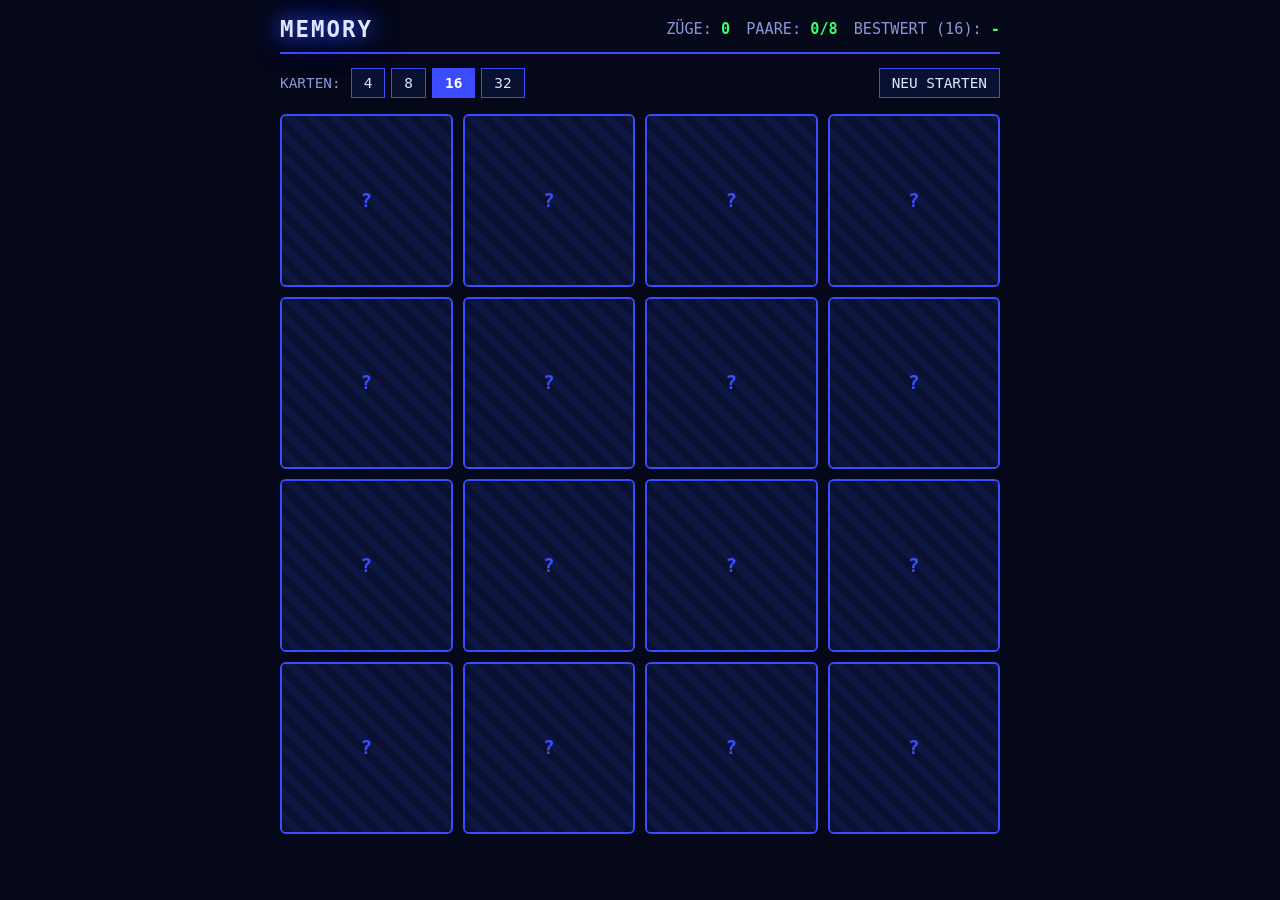
==== games/memory/index.html @ 19e1271a "Add initial memory game HTML structure" ====
<!DOCTYPE html>
<html lang="de">
<head>
  <meta charset="UTF-8">
  <meta name="viewport" content="width=device-width, initial-scale=1.0">
  <title>MEMORY</title>
  <link rel="stylesheet" href="../../shared/style.css">
  <script src="../../shared/core.js"></script>
  <style>
    :root {
      --bg: #050818;
      --lane: #0a1030;
      --edge: #3b4cff;
      --grid: #cfd8ff;
      --led: #3dff6a;
      --ledoff: #12331c;
      --red: #ff2a2a;
      --txt: #dfe6ff;
      --mut: #8a97d6;
    }

    * {
      box-sizing: border-box;
      user-select: none;
    }

    body {
      margin: 0;
      background: var(--bg);
      color: var(--txt);
      font-family: monospace, sans-serif;
      display: flex;
      flex-direction: column;
      align-items: center;
      min-height: 100vh;
      padding: 16px;
    }

    header {
      width: 100%;
      max-width: 720px;
      display: flex;
      justify-content: space-between;
      align-items: center;
      border-bottom: 2px solid var(--edge);
      padding-bottom: 10px;
      margin-bottom: 14px;
      gap: 10px;
      flex-wrap: wrap;
    }

    h1 {
      margin: 0;
      font-size: 1.4rem;
      letter-spacing: 2px;
      color: var(--txt);
    }

    .stats {
      display: flex;
      gap: 16px;
      font-size: 0.95rem;
      color: var(--mut);
    }

    .stats span strong {
      color: var(--led);
    }

    .controls {
      width: 100%;
      max-width: 720px;
      display: flex;
      justify-content: space-between;
      align-items: center;
      margin-bottom: 16px;
      gap: 8px;
      flex-wrap: wrap;
    }

    .size-selector {
      display: flex;
      gap: 6px;
      align-items: center;
    }

    .size-selector span {
      color: var(--mut);
      font-size: 0.9rem;
      margin-right: 4px;
    }

    button {
      background: var(--lane);
      color: var(--txt);
      border: 1px solid var(--edge);
      padding: 6px 12px;
      font-family: inherit;
      font-size: 0.9rem;
      cursor: pointer;
      transition: background 0.15s, border-color 0.15s;
    }

    button:hover {
      background: #131d52;
    }

    button.active {
      background: var(--edge);
      color: #fff;
      font-weight: bold;
    }

    #board {
      width: 100%;
      max-width: 720px;
      display: grid;
      gap: 10px;
    }

    .card {
      aspect-ratio: 1 / 1;
      background: var(--lane);
      border: 2px solid var(--edge);
      border-radius: 6px;
      display: flex;
      align-items: center;
      justify-content: center;
      cursor: pointer;
      font-size: clamp(1.2rem, 3vw, 2rem);
      font-weight: bold;
      color: var(--txt);
      position: relative;
      overflow: hidden;
      transition: transform 0.15s, border-color 0.2s, background 0.2s;
    }

    .card:hover:not(.flipped):not(.matched) {
      border-color: var(--grid);
      transform: translateY(-2px);
    }

    .card .back {
      width: 100%;
      height: 100%;
      display: flex;
      align-items: center;
      justify-content: center;
      background: repeating-linear-gradient(
        45deg,
        var(--lane),
        var(--lane) 8px,
        #0e1742 8px,
        #0e1742 16px
      );
      color: var(--edge);
      font-size: 1.2rem;
    }

    .card .front {
      display: none;
      width: 100%;
      height: 100%;
      align-items: center;
      justify-content: center;
      padding: 6px;
      background: #0f1847;
    }

    .card .front img {
      width: 100%;
      height: 100%;
      object-fit: cover;
      border-radius: 3px;
    }

    .card.flipped .back,
    .card.matched .back {
      display: none;
    }

    .card.flipped .front,
    .card.matched .front {
      display: flex;
    }

    .card.matched {
      border-color: var(--led);
      cursor: default;
    }

    .card.matched .front {
      background: var(--ledoff);
      color: var(--led);
    }

    #status {
      margin-top: 16px;
      min-height: 24px;
      color: var(--led);
      font-size: 1rem;
      text-align: center;
    }
  </style>
</head>
<body>

  <header>
    <h1>MEMORY</h1>
    <div class="stats">
      <span>ZÜGE: <strong id="moves">0</strong></span>
      <span>PAARE: <strong id="pairs">0/0</strong></span>
      <span>BESTWERT (<span id="hi-size">16</span>): <strong id="hi-score">-</strong></span>
    </div>
  </header>

  <div class="controls">
    <div class="size-selector">
      <span>KARTEN:</span>
      <button data-size="4">4</button>
      <button data-size="8">8</button>
      <button data-size="16" class="active">16</button>
      <button data-size="32">32</button>
    </div>
    <button id="restart-btn">NEU STARTEN</button>
  </div>

  <div id="board"></div>
  <div id="status"></div>

  <script>
    const HI_KEY = 'memory_hi';

    // HIER SPÄTER DEINE BILD-PFADE EINTRAGEN (16 Stück für bis zu 32 Karten)
    // Beispiel: 'img/bild01.png', 'img/bild02.png', ...
    const CARD_POOL = [
      '01', '02', '03', '04',
      '05', '06', '07', '08',
      '09', '10', '11', '12',
      '13', '14', '15', '16'
    ];

    let cardCount = 16;
    let flippedCards = [];
    let matchedPairs = 0;
    let moves = 0;
    let lockBoard = false;

    const boardEl = document.getElementById('board');
    const movesEl = document.getElementById('moves');
    const pairsEl = document.getElementById('pairs');
    const hiScoreEl = document.getElementById('hi-score');
    const hiSizeEl = document.getElementById('hi-size');
    const statusEl = document.getElementById('status');
    const sizeButtons = document.querySelectorAll('.size-selector button');

    // Highscores pro Kartenanzahl speichern (weniger Züge = besser)
    function getBestMoves(size) {
      if (typeof Core === 'undefined' || !Core.getHi) return null;
      const data = Core.getHi(HI_KEY);
      if (data && typeof data === 'object') {
        return data[size] || null;
      }
      return null;
    }

    function saveBestMoves(size, newMoves) {
      if (typeof Core === 'undefined' || !Core.setHi) return;
      let data = Core.getHi(HI_KEY);
      if (!data || typeof data !== 'object') {
        data = {};
      }
      if (!data[size] || newMoves < data[size]) {
        data[size] = newMoves;
        Core.setHi(HI_KEY, data);
      }
    }

    function updateHiDisplay() {
      hiSizeEl.textContent = cardCount;
      const best = getBestMoves(cardCount);
      hiScoreEl.textContent = best ? `${best} Züge` : '-';
    }

    function shuffle(array) {
      for (let i = array.length - 1; i > 0; i--) {
        const j = Math.floor(Math.random() * (i + 1));
        [array[i], array[j]] = [array[j], array[i]];
      }
      return array;
    }

    function isImagePath(val) {
      return /\.(png|jpe?g|gif|webp|svg)$/i.test(val) || val.startsWith('data:image/') || val.includes('/');
    }

    function setupGridColumns(count) {
      const cols = {
        4: 2,
        8: 4,
        16: 4,
        32: 8
      }[count] || 4;
      boardEl.style.gridTemplateColumns = `repeat(${cols}, 1fr)`;
    }

    function initGame() {
      flippedCards = [];
      matchedPairs = 0;
      moves = 0;
      lockBoard = false;
      statusEl.textContent = '';

      const totalPairs = cardCount / 2;
      movesEl.textContent = moves;
      pairsEl.textContent = `0/${totalPairs}`;
      updateHiDisplay();
      setupGridColumns(cardCount);

      const selectedItems = CARD_POOL.slice(0, totalPairs);
      const deck = shuffle([...selectedItems, ...selectedItems]);

      boardEl.innerHTML = '';

      deck.forEach((value) => {
        const card = document.createElement('div');
        card.className = 'card';
        card.dataset.value = value;

        const back = document.createElement('div');
        back.className = 'back';
        back.textContent = '?';

        const front = document.createElement('div');
        front.className = 'front';

        if (isImagePath(value)) {
          const img = document.createElement('img');
          img.src = value;
          img.alt = 'Memory Karte';
          front.appendChild(img);
        } else {
          front.textContent = value;
        }

        card.appendChild(back);
        card.appendChild(front);
        card.addEventListener('click', () => flipCard(card));
        boardEl.appendChild(card);
      });
    }

    function flipCard(card) {
      if (lockBoard) return;
      if (card.classList.contains('flipped') || card.classList.contains('matched')) return;

      card.classList.add('flipped');
      flippedCards.push(card);

      if (flippedCards.length === 2) {
        moves++;
        movesEl.textContent = moves;
        checkMatch();
      }
    }

    function checkMatch() {
      const [card1, card2] = flippedCards;
      const isMatch = card1.dataset.value === card2.dataset.value;

      if (isMatch) {
        card1.classList.add('matched');
        card2.classList.add('matched');
        flippedCards = [];
        matchedPairs++;

        const totalPairs = cardCount / 2;
        pairsEl.textContent = `${matchedPairs}/${totalPairs}`;

        if (matchedPairs === totalPairs) {
          saveBestMoves(cardCount, moves);
          updateHiDisplay();
          statusEl.textContent = `GESCHAFFT IN ${moves} ZÜGEN!`;
        }
      } else {
        lockBoard = true;
        setTimeout(() => {
          card1.classList.remove('flipped');
          card2.classList.remove('flipped');
          flippedCards = [];
          lockBoard = false;
        }, 700);
      }
    }

    sizeButtons.forEach((btn) => {
      btn.addEventListener('click', () => {
        sizeButtons.forEach((b) => b.classList.remove('active'));
        btn.classList.add('active');
        cardCount = parseInt(btn.dataset.size, 10);
        initGame();
      });
    });

    document.getElementById('restart-btn').addEventListener('click', initGame);

    initGame();
  </script>
</body>
</html>
---- shared/style.css ----
/* shared/style.css – gemeinsames Retro-Design für alle Minispiele */
:root{
  --bg:#050818; --lane:#0a1030; --edge:#3b4cff; --txt:#dfe6ff; --mut:#8a97d6; --led:#3dff6a;
  color-scheme:dark;
  box-sizing:border-box;
  padding-top:env(safe-area-inset-top,0px);
  padding-bottom:env(safe-area-inset-bottom,0px);
}
*,*::before,*::after{box-sizing:inherit}
html,body{margin:0;min-height:100%}
body{
  background:var(--bg); color:var(--txt);
  font-family:"Orbitron","Trebuchet MS",Arial,sans-serif;
}
#stars{position:fixed;left:0;top:0;width:1px;height:1px;border-radius:50%;pointer-events:none}

/* Menü */
main{position:relative;max-width:860px;margin:0 auto;padding:40px 20px 60px;text-align:center}
h1{margin:0 0 6px;font-size:clamp(28px,7vw,52px);letter-spacing:.08em;color:#fff;text-shadow:0 0 18px var(--edge),0 0 40px var(--edge)}
.sub{margin:0 0 34px;color:var(--mut);font-size:14px}
.grid{display:grid;grid-template-columns:repeat(auto-fit,minmax(240px,1fr));gap:20px}
.tile{
  display:flex;flex-direction:column;gap:10px;text-align:left;text-decoration:none;color:var(--txt);
  background:var(--lane);border:2px solid var(--c,var(--edge));border-radius:12px;padding:20px;
  box-shadow:0 0 18px color-mix(in srgb,var(--c,var(--edge)) 55%,transparent),inset 0 0 26px rgba(59,76,255,.15);
  transition:transform .15s ease,box-shadow .15s ease;
}
.tile:hover,.tile:focus-visible{transform:translateY(-3px);outline:none;box-shadow:0 0 28px var(--c,var(--edge)),inset 0 0 26px rgba(59,76,255,.25)}
.tile:focus-visible{outline:2px solid #fff;outline-offset:3px}
.tile h2{margin:0;font-size:22px;letter-spacing:.06em;color:#fff}
.tile p{margin:0;font-size:13px;line-height:1.5;color:var(--mut)}
.rec{margin-top:auto;font-size:13px;color:var(--led)}
.tile.soon{border-style:dashed;opacity:.55;box-shadow:none}
.tile.soon:hover{transform:none}
.foot{margin-top:40px;font-size:12px;color:var(--mut)}
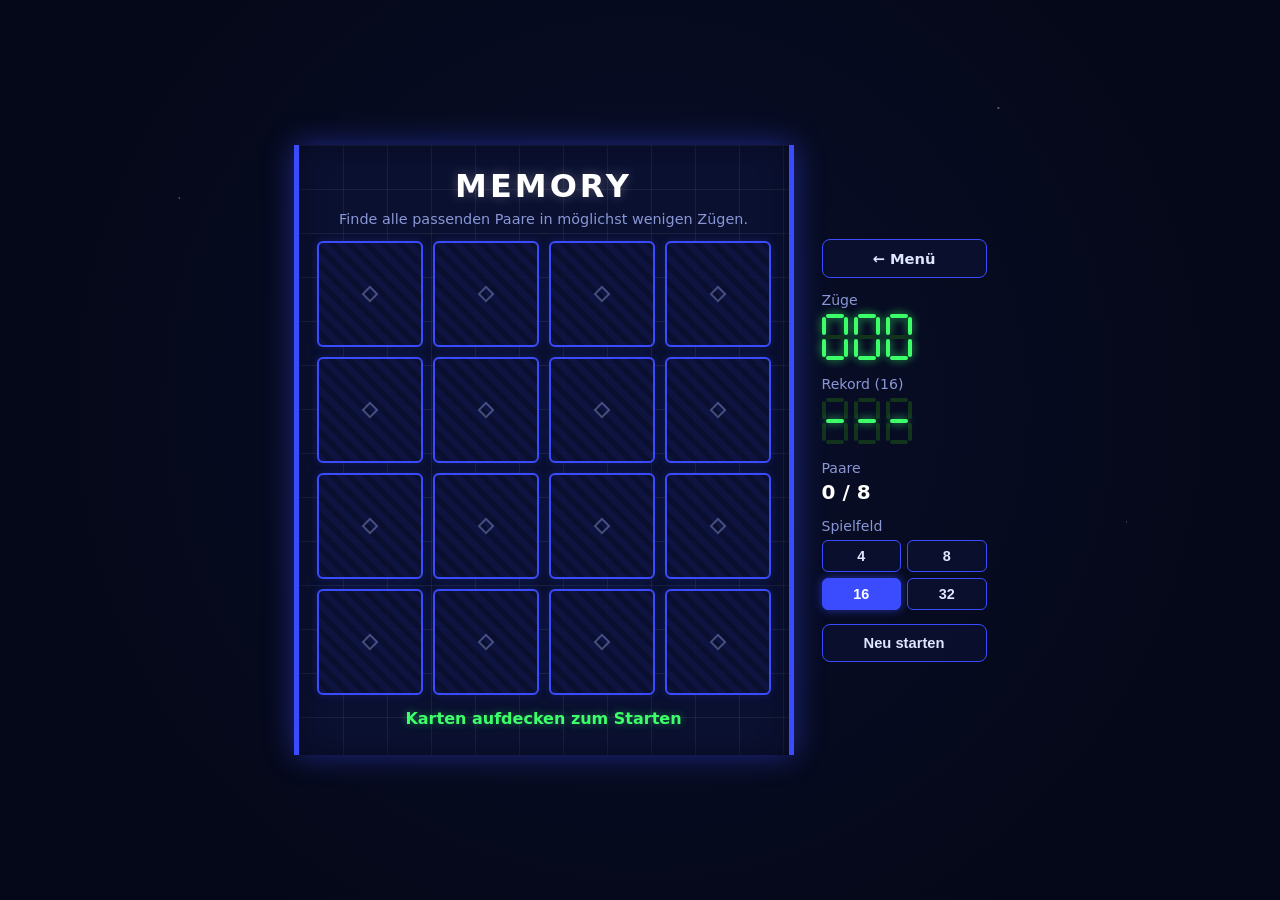
==== commit 4d891a05: "Refactor memory game layout and styles Refactor CSS styles and HTML structure for improved layout an" ====
--- a/games/memory/index.html
+++ b/games/memory/index.html
@@ -26,118 +26,98 @@
 
     body {
       margin: 0;
-      background: var(--bg);
+      min-height: 100vh;
+      background-color: var(--bg);
+      background-image:
+        radial-gradient(1px 1px at 14% 22%, rgba(255,255,255,0.65), transparent),
+        radial-gradient(1.5px 1.5px at 78% 12%, rgba(255,255,255,0.5), transparent),
+        radial-gradient(1px 1px at 62% 81%, rgba(255,255,255,0.5), transparent),
+        radial-gradient(1px 1px at 88% 58%, rgba(255,255,255,0.4), transparent),
+        radial-gradient(1.5px 1.5px at 26% 74%, rgba(255,255,255,0.35), transparent),
+        radial-gradient(circle at 50% 45%, #090f2b 0%, var(--bg) 75%);
       color: var(--txt);
-      font-family: monospace, sans-serif;
+      font-family: system-ui, -apple-system, 'Segoe UI', Roboto, sans-serif;
+      display: flex;
+      align-items: center;
+      justify-content: center;
+      padding: 20px;
+    }
+
+    .layout {
+      display: flex;
+      align-items: center;
+      justify-content: center;
+      gap: 28px;
+      flex-wrap: wrap;
+    }
+
+    /* Spielfeld-Container im SUPERBALL-Stil */
+    .arena {
+      width: min(500px, 92vw);
+      min-height: 580px;
+      background-color: var(--lane);
+      background-image:
+        linear-gradient(to right, rgba(207, 216, 255, 0.08) 1px, transparent 1px),
+        linear-gradient(to bottom, rgba(207, 216, 255, 0.08) 1px, transparent 1px);
+      background-size: 44px 44px;
+      border-left: 5px solid var(--edge);
+      border-right: 5px solid var(--edge);
+      box-shadow: 0 0 28px rgba(59, 76, 255, 0.45), inset 0 0 24px rgba(5, 8, 24, 0.7);
+      padding: 22px 18px;
       display: flex;
       flex-direction: column;
       align-items: center;
-      min-height: 100vh;
-      padding: 16px;
-    }
-
-    header {
-      width: 100%;
-      max-width: 720px;
-      display: flex;
       justify-content: space-between;
-      align-items: center;
-      border-bottom: 2px solid var(--edge);
-      padding-bottom: 10px;
+      position: relative;
+    }
+
+    .arena-header {
+      text-align: center;
       margin-bottom: 14px;
-      gap: 10px;
-      flex-wrap: wrap;
-    }
-
-    h1 {
+    }
+
+    .arena-header h1 {
       margin: 0;
-      font-size: 1.4rem;
-      letter-spacing: 2px;
-      color: var(--txt);
-    }
-
-    .stats {
-      display: flex;
-      gap: 16px;
-      font-size: 0.95rem;
+      font-size: 2rem;
+      font-weight: 800;
+      letter-spacing: 3px;
+      color: #ffffff;
+      text-shadow: 0 0 12px rgba(255, 255, 255, 0.25);
+    }
+
+    .arena-sub {
+      margin-top: 6px;
+      font-size: 0.9rem;
       color: var(--mut);
     }
 
-    .stats span strong {
-      color: var(--led);
-    }
-
-    .controls {
-      width: 100%;
-      max-width: 720px;
-      display: flex;
-      justify-content: space-between;
-      align-items: center;
-      margin-bottom: 16px;
-      gap: 8px;
-      flex-wrap: wrap;
-    }
-
-    .size-selector {
-      display: flex;
-      gap: 6px;
-      align-items: center;
-    }
-
-    .size-selector span {
-      color: var(--mut);
-      font-size: 0.9rem;
-      margin-right: 4px;
-    }
-
-    button {
-      background: var(--lane);
-      color: var(--txt);
-      border: 1px solid var(--edge);
-      padding: 6px 12px;
-      font-family: inherit;
-      font-size: 0.9rem;
-      cursor: pointer;
-      transition: background 0.15s, border-color 0.15s;
-    }
-
-    button:hover {
-      background: #131d52;
-    }
-
-    button.active {
-      background: var(--edge);
-      color: #fff;
-      font-weight: bold;
-    }
-
+    /* Karten-Grid */
     #board {
       width: 100%;
-      max-width: 720px;
       display: grid;
       gap: 10px;
+      margin: auto 0;
     }
 
     .card {
       aspect-ratio: 1 / 1;
-      background: var(--lane);
+      background: rgba(10, 16, 48, 0.92);
       border: 2px solid var(--edge);
       border-radius: 6px;
+      cursor: pointer;
       display: flex;
       align-items: center;
       justify-content: center;
-      cursor: pointer;
-      font-size: clamp(1.2rem, 3vw, 2rem);
-      font-weight: bold;
-      color: var(--txt);
       position: relative;
       overflow: hidden;
-      transition: transform 0.15s, border-color 0.2s, background 0.2s;
+      box-shadow: 0 0 10px rgba(59, 76, 255, 0.2);
+      transition: transform 0.14s ease, border-color 0.2s ease, box-shadow 0.2s ease;
     }
 
     .card:hover:not(.flipped):not(.matched) {
       border-color: var(--grid);
       transform: translateY(-2px);
+      box-shadow: 0 0 14px rgba(207, 216, 255, 0.35);
     }
 
     .card .back {
@@ -148,13 +128,19 @@
       justify-content: center;
       background: repeating-linear-gradient(
         45deg,
-        var(--lane),
-        var(--lane) 8px,
-        #0e1742 8px,
-        #0e1742 16px
+        rgba(59, 76, 255, 0.08),
+        rgba(59, 76, 255, 0.08) 6px,
+        transparent 6px,
+        transparent 12px
       );
-      color: var(--edge);
-      font-size: 1.2rem;
+    }
+
+    .card .back::after {
+      content: "";
+      width: 12px;
+      height: 12px;
+      border: 2px solid rgba(138, 151, 214, 0.45);
+      transform: rotate(45deg);
     }
 
     .card .front {
@@ -163,8 +149,20 @@
       height: 100%;
       align-items: center;
       justify-content: center;
-      padding: 6px;
-      background: #0f1847;
+      padding: 14%;
+      background: #0e1642;
+      color: var(--txt);
+    }
+
+    .card .front svg {
+      width: 100%;
+      height: 100%;
+      stroke: currentColor;
+      fill: none;
+      stroke-width: 2;
+      stroke-linecap: round;
+      stroke-linejoin: round;
+      filter: drop-shadow(0 0 6px rgba(223, 230, 255, 0.35));
     }
 
     .card .front img {
@@ -186,6 +184,7 @@
 
     .card.matched {
       border-color: var(--led);
+      box-shadow: 0 0 12px rgba(61, 255, 106, 0.35);
       cursor: default;
     }
 
@@ -194,51 +193,239 @@
       color: var(--led);
     }
 
-    #status {
-      margin-top: 16px;
+    .card.matched .front svg {
+      filter: drop-shadow(0 0 6px rgba(61, 255, 106, 0.5));
+    }
+
+    .arena-footer {
+      margin-top: 14px;
       min-height: 24px;
+      font-weight: 700;
+      font-size: 1rem;
       color: var(--led);
-      font-size: 1rem;
       text-align: center;
+      text-shadow: 0 0 8px rgba(61, 255, 106, 0.4);
+    }
+
+    /* Rechte Seitenleiste */
+    .sidebar {
+      width: 165px;
+      display: flex;
+      flex-direction: column;
+      gap: 14px;
+    }
+
+    .btn-side {
+      width: 100%;
+      background: rgba(10, 16, 48, 0.85);
+      color: var(--txt);
+      border: 1.5px solid var(--edge);
+      border-radius: 8px;
+      padding: 10px 12px;
+      font-size: 0.92rem;
+      font-weight: 600;
+      cursor: pointer;
+      text-align: center;
+      text-decoration: none;
+      display: inline-block;
+      transition: background 0.15s, box-shadow 0.15s, border-color 0.15s;
+    }
+
+    .btn-side:hover {
+      background: #131d52;
+      border-color: var(--grid);
+      box-shadow: 0 0 12px rgba(59, 76, 255, 0.45);
+    }
+
+    .stat-block {
+      display: flex;
+      flex-direction: column;
+      gap: 4px;
+    }
+
+    .stat-label {
+      font-size: 0.88rem;
+      color: var(--mut);
+    }
+
+    /* 7-Segment LED-Anzeige */
+    .led-display {
+      display: flex;
+      gap: 6px;
+      padding: 2px 0;
+    }
+
+    .digit {
+      position: relative;
+      width: 26px;
+      height: 46px;
+    }
+
+    .seg {
+      position: absolute;
+      background: var(--ledoff);
+      border-radius: 2px;
+      transition: background 0.12s, box-shadow 0.12s;
+    }
+
+    .seg.on {
+      background: var(--led);
+      box-shadow: 0 0 8px rgba(61, 255, 106, 0.75);
+    }
+
+    /* Horizontale Segmente: a (oben), g (mitte), d (unten) */
+    .seg.a, .seg.g, .seg.d {
+      left: 4px;
+      width: 18px;
+      height: 4px;
+    }
+    .seg.a { top: 0; }
+    .seg.g { top: 21px; }
+    .seg.d { bottom: 0; }
+
+    /* Vertikale Segmente: f, b (oben), e, c (unten) */
+    .seg.f, .seg.b, .seg.e, .seg.c {
+      width: 4px;
+      height: 18px;
+    }
+    .seg.f { top: 3px; left: 0; }
+    .seg.b { top: 3px; right: 0; }
+    .seg.e { bottom: 3px; left: 0; }
+    .seg.c { bottom: 3px; right: 0; }
+
+    .stat-value-text {
+      font-size: 1.25rem;
+      font-weight: 800;
+      color: #ffffff;
+    }
+
+    .size-grid {
+      display: grid;
+      grid-template-columns: repeat(2, 1fr);
+      gap: 6px;
+      margin-top: 2px;
+    }
+
+    .size-btn {
+      background: rgba(10, 16, 48, 0.85);
+      color: var(--txt);
+      border: 1.5px solid var(--edge);
+      border-radius: 6px;
+      padding: 7px 0;
+      font-size: 0.9rem;
+      font-weight: 700;
+      cursor: pointer;
+      transition: background 0.15s, border-color 0.15s;
+    }
+
+    .size-btn:hover {
+      background: #131d52;
+    }
+
+    .size-btn.active {
+      background: var(--edge);
+      color: #ffffff;
+      box-shadow: 0 0 10px rgba(59, 76, 255, 0.6);
+    }
+
+    @media (max-width: 720px) {
+      .sidebar {
+        width: min(500px, 92vw);
+        flex-direction: row;
+        flex-wrap: wrap;
+        justify-content: space-between;
+        align-items: center;
+      }
+      .btn-side {
+        width: auto;
+        flex: 1 1 45%;
+      }
     }
   </style>
 </head>
 <body>
 
-  <header>
-    <h1>MEMORY</h1>
-    <div class="stats">
-      <span>ZÜGE: <strong id="moves">0</strong></span>
-      <span>PAARE: <strong id="pairs">0/0</strong></span>
-      <span>BESTWERT (<span id="hi-size">16</span>): <strong id="hi-score">-</strong></span>
-    </div>
-  </header>
-
-  <div class="controls">
-    <div class="size-selector">
-      <span>KARTEN:</span>
-      <button data-size="4">4</button>
-      <button data-size="8">8</button>
-      <button data-size="16" class="active">16</button>
-      <button data-size="32">32</button>
-    </div>
-    <button id="restart-btn">NEU STARTEN</button>
+  <div class="layout">
+    <main class="arena">
+      <div class="arena-header">
+        <h1>MEMORY</h1>
+        <div class="arena-sub">Finde alle passenden Paare in möglichst wenigen Zügen.</div>
+      </div>
+
+      <div id="board"></div>
+
+      <div class="arena-footer" id="status">Karten aufdecken zum Starten</div>
+    </main>
+
+    <aside class="sidebar">
+      <a href="../../index.html" class="btn-side">← Menü</a>
+
+      <div class="stat-block">
+        <div class="stat-label">Züge</div>
+        <div class="led-display" id="led-moves"></div>
+      </div>
+
+      <div class="stat-block">
+        <div class="stat-label">Rekord (<span id="hi-size-label">16</span>)</div>
+        <div class="led-display" id="led-record"></div>
+      </div>
+
+      <div class="stat-block">
+        <div class="stat-label">Paare</div>
+        <div class="stat-value-text" id="pairs-text">0 / 8</div>
+      </div>
+
+      <div class="stat-block">
+        <div class="stat-label">Spielfeld</div>
+        <div class="size-grid">
+          <button class="size-btn" data-size="4">4</button>
+          <button class="size-btn" data-size="8">8</button>
+          <button class="size-btn active" data-size="16">16</button>
+          <button class="size-btn" data-size="32">32</button>
+        </div>
+      </div>
+
+      <button id="restart-btn" class="btn-side">Neu starten</button>
+    </aside>
   </div>
-
-  <div id="board"></div>
-  <div id="status"></div>
 
   <script>
     const HI_KEY = 'memory_hi';
 
-    // HIER SPÄTER DEINE BILD-PFADE EINTRAGEN (16 Stück für bis zu 32 Karten)
-    // Beispiel: 'img/bild01.png', 'img/bild02.png', ...
+    // 16 Vektor-Icons als Standard (für bis zu 32 Karten).
+    // Später kannst du jedes Element einfach durch einen Bildpfad ersetzen, z. B. 'img/01.png'
     const CARD_POOL = [
-      '01', '02', '03', '04',
-      '05', '06', '07', '08',
-      '09', '10', '11', '12',
-      '13', '14', '15', '16'
+      '<svg viewBox="0 0 24 24"><path d="M12 2L3 7v6c0 5.55 3.84 10.74 9 12 5.16-1.26 9-6.45 9-12V7l-9-5z"/></svg>', // Schild
+      '<svg viewBox="0 0 24 24"><polygon points="13 2 3 14 12 14 11 22 21 10 12 10 13 2"/></svg>', // Blitz
+      '<svg viewBox="0 0 24 24"><polygon points="12 2 15.09 8.26 22 9.27 17 14.14 18.18 21.02 12 17.77 5.82 21.02 7 14.14 2 9.27 8.91 8.26 12 2"/></svg>', // Stern
+      '<svg viewBox="0 0 24 24"><circle cx="12" cy="12" r="9"/><circle cx="12" cy="12" r="3"/></svg>', // Zielscheibe
+      '<svg viewBox="0 0 24 24"><polygon points="12 2 22 8.5 22 15.5 12 22 2 15.5 2 8.5 12 2"/><line x1="12" y1="22" x2="12" y2="15.5"/><polyline points="22 8.5 12 15.5 2 8.5"/></svg>', // Würfel
+      '<svg viewBox="0 0 24 24"><rect x="3" y="11" width="18" height="11" rx="2"/><path d="M7 11V7a5 5 0 0 1 10 0v4"/></svg>', // Schloss
+      '<svg viewBox="0 0 24 24"><circle cx="7.5" cy="15.5" r="4.5"/><path d="M11 12l9-9"/><path d="M17 6l3 3"/><path d="M14 9l3 3"/></svg>', // Schlüssel
+      '<svg viewBox="0 0 24 24"><path d="M12 2a7 7 0 0 1 7 7c0 2.38-1.19 4.47-3 5.74V17a1 1 0 0 1-1 1H9a1 1 0 0 1-1-1v-2.26C6.19 13.47 5 11.38 5 9a7 7 0 0 1 7-7z"/><line x1="9" y1="21" x2="15" y2="21"/></svg>', // Glühbirne
+      '<svg viewBox="0 0 24 24"><polygon points="6 3 18 3 22 9 12 21 2 9 6 3"/></svg>', // Diamant
+      '<svg viewBox="0 0 24 24"><circle cx="12" cy="12" r="9"/><polyline points="12 7 12 12 15 15"/></svg>', // Uhr
+      '<svg viewBox="0 0 24 24"><path d="M12 2C8 7 6 10 6 14a6 6 0 0 0 12 0c0-4-2-7-6-12z"/></svg>', // Flamme
+      '<svg viewBox="0 0 24 24"><path d="M21 12.79A9 9 0 1 1 11.21 3 7 7 0 0 0 21 12.79z"/></svg>', // Mond
+      '<svg viewBox="0 0 24 24"><circle cx="12" cy="12" r="5"/><line x1="12" y1="1" x2="12" y2="3"/><line x1="12" y1="21" x2="12" y2="23"/><line x1="4.22" y1="4.22" x2="5.64" y2="5.64"/><line x1="18.36" y1="18.36" x2="19.78" y2="19.78"/><line x1="1" y1="12" x2="3" y2="12"/><line x1="21" y1="12" x2="23" y2="12"/></svg>', // Sonne
+      '<svg viewBox="0 0 24 24"><polyline points="16 18 22 12 16 6"/><polyline points="8 6 2 12 8 18"/></svg>', // Code
+      '<svg viewBox="0 0 24 24"><rect x="4" y="4" width="16" height="16" rx="2"/><rect x="9" y="9" width="6" height="6"/><line x1="9" y1="1" x2="9" y2="4"/><line x1="15" y1="1" x2="15" y2="4"/><line x1="9" y1="20" x2="9" y2="23"/><line x1="15" y1="20" x2="15" y2="23"/></svg>', // Chip
+      '<svg viewBox="0 0 24 24"><path d="M5 12.55a11 11 0 0 1 14.08 0"/><path d="M1.42 9a16 16 0 0 1 21.16 0"/><path d="M8.53 16.11a6 6 0 0 1 6.95 0"/><circle cx="12" cy="20" r="1"/></svg>' // WLAN
     ];
+
+    const DIGIT_MAP = {
+      '0': ['a', 'b', 'c', 'd', 'e', 'f'],
+      '1': ['b', 'c'],
+      '2': ['a', 'b', 'g', 'e', 'd'],
+      '3': ['a', 'b', 'g', 'c', 'd'],
+      '4': ['f', 'g', 'b', 'c'],
+      '5': ['a', 'f', 'g', 'c', 'd'],
+      '6': ['a', 'f', 'g', 'e', 'c', 'd'],
+      '7': ['a', 'b', 'c'],
+      '8': ['a', 'b', 'c', 'd', 'e', 'f', 'g'],
+      '9': ['a', 'b', 'c', 'd', 'f', 'g'],
+      '-': ['g']
+    };
 
     let cardCount = 16;
     let flippedCards = [];
@@ -247,14 +434,42 @@
     let lockBoard = false;
 
     const boardEl = document.getElementById('board');
-    const movesEl = document.getElementById('moves');
-    const pairsEl = document.getElementById('pairs');
-    const hiScoreEl = document.getElementById('hi-score');
-    const hiSizeEl = document.getElementById('hi-size');
+    const ledMovesEl = document.getElementById('led-moves');
+    const ledRecordEl = document.getElementById('led-record');
+    const hiSizeLabelEl = document.getElementById('hi-size-label');
+    const pairsTextEl = document.getElementById('pairs-text');
     const statusEl = document.getElementById('status');
-    const sizeButtons = document.querySelectorAll('.size-selector button');
-
-    // Highscores pro Kartenanzahl speichern (weniger Züge = besser)
+    const sizeButtons = document.querySelectorAll('.size-btn');
+
+    function createLedDigits(container, count = 3) {
+      container.innerHTML = '';
+      for (let i = 0; i < count; i++) {
+        const digit = document.createElement('div');
+        digit.className = 'digit';
+        ['a', 'b', 'c', 'd', 'e', 'f', 'g'].forEach(seg => {
+          const s = document.createElement('div');
+          s.className = `seg ${seg}`;
+          digit.appendChild(s);
+        });
+        container.appendChild(digit);
+      }
+    }
+
+    function setLedValue(container, value) {
+      const str = value === null || value === undefined
+        ? '---'
+        : String(Math.min(999, Math.max(0, value))).padStart(3, '0');
+
+      const digits = container.querySelectorAll('.digit');
+      str.split('').forEach((char, idx) => {
+        const activeSegs = DIGIT_MAP[char] || [];
+        digits[idx].querySelectorAll('.seg').forEach(segEl => {
+          const segName = segEl.classList[1];
+          segEl.classList.toggle('on', activeSegs.includes(segName));
+        });
+      });
+    }
+
     function getBestMoves(size) {
       if (typeof Core === 'undefined' || !Core.getHi) return null;
       const data = Core.getHi(HI_KEY);
@@ -276,10 +491,9 @@
       }
     }
 
-    function updateHiDisplay() {
-      hiSizeEl.textContent = cardCount;
-      const best = getBestMoves(cardCount);
-      hiScoreEl.textContent = best ? `${best} Züge` : '-';
+    function updateRecordDisplay() {
+      hiSizeLabelEl.textContent = cardCount;
+      setLedValue(ledRecordEl, getBestMoves(cardCount));
     }
 
     function shuffle(array) {
@@ -288,10 +502,6 @@
         [array[i], array[j]] = [array[j], array[i]];
       }
       return array;
-    }
-
-    function isImagePath(val) {
-      return /\.(png|jpe?g|gif|webp|svg)$/i.test(val) || val.startsWith('data:image/') || val.includes('/');
     }
 
     function setupGridColumns(count) {
@@ -309,38 +519,38 @@
       matchedPairs = 0;
       moves = 0;
       lockBoard = false;
-      statusEl.textContent = '';
 
       const totalPairs = cardCount / 2;
-      movesEl.textContent = moves;
-      pairsEl.textContent = `0/${totalPairs}`;
-      updateHiDisplay();
+      setLedValue(ledMovesEl, moves);
+      pairsTextEl.textContent = `0 / ${totalPairs}`;
+      statusEl.textContent = 'Karten aufdecken zum Starten';
+      updateRecordDisplay();
       setupGridColumns(cardCount);
 
-      const selectedItems = CARD_POOL.slice(0, totalPairs);
-      const deck = shuffle([...selectedItems, ...selectedItems]);
+      const selectedIndices = Array.from({ length: totalPairs }, (_, i) => i);
+      const deck = shuffle([...selectedIndices, ...selectedIndices]);
 
       boardEl.innerHTML = '';
 
-      deck.forEach((value) => {
+      deck.forEach((poolIndex) => {
+        const item = CARD_POOL[poolIndex];
         const card = document.createElement('div');
         card.className = 'card';
-        card.dataset.value = value;
+        card.dataset.pairId = poolIndex;
 
         const back = document.createElement('div');
         back.className = 'back';
-        back.textContent = '?';
 
         const front = document.createElement('div');
         front.className = 'front';
 
-        if (isImagePath(value)) {
+        if (item.trim().startsWith('<svg')) {
+          front.innerHTML = item;
+        } else {
           const img = document.createElement('img');
-          img.src = value;
+          img.src = item;
           img.alt = 'Memory Karte';
           front.appendChild(img);
-        } else {
-          front.textContent = value;
         }
 
         card.appendChild(back);
@@ -359,14 +569,14 @@
 
       if (flippedCards.length === 2) {
         moves++;
-        movesEl.textContent = moves;
+        setLedValue(ledMovesEl, moves);
         checkMatch();
       }
     }
 
     function checkMatch() {
       const [card1, card2] = flippedCards;
-      const isMatch = card1.dataset.value === card2.dataset.value;
+      const isMatch = card1.dataset.pairId === card2.dataset.pairId;
 
       if (isMatch) {
         card1.classList.add('matched');
@@ -375,21 +585,24 @@
         matchedPairs++;
 
         const totalPairs = cardCount / 2;
-        pairsEl.textContent = `${matchedPairs}/${totalPairs}`;
+        pairsTextEl.textContent = `${matchedPairs} / ${totalPairs}`;
 
         if (matchedPairs === totalPairs) {
           saveBestMoves(cardCount, moves);
-          updateHiDisplay();
-          statusEl.textContent = `GESCHAFFT IN ${moves} ZÜGEN!`;
+          updateRecordDisplay();
+          statusEl.textContent = `Geschafft in ${moves} Zügen!`;
+        } else {
+          statusEl.textContent = 'Paar gefunden!';
         }
       } else {
         lockBoard = true;
+        statusEl.textContent = 'Kein Treffer';
         setTimeout(() => {
           card1.classList.remove('flipped');
           card2.classList.remove('flipped');
           flippedCards = [];
           lockBoard = false;
-        }, 700);
+        }, 650);
       }
     }
 
@@ -404,6 +617,8 @@
 
     document.getElementById('restart-btn').addEventListener('click', initGame);
 
+    createLedDigits(ledMovesEl, 3);
+    createLedDigits(ledRecordEl, 3);
     initGame();
   </script>
 </body>
